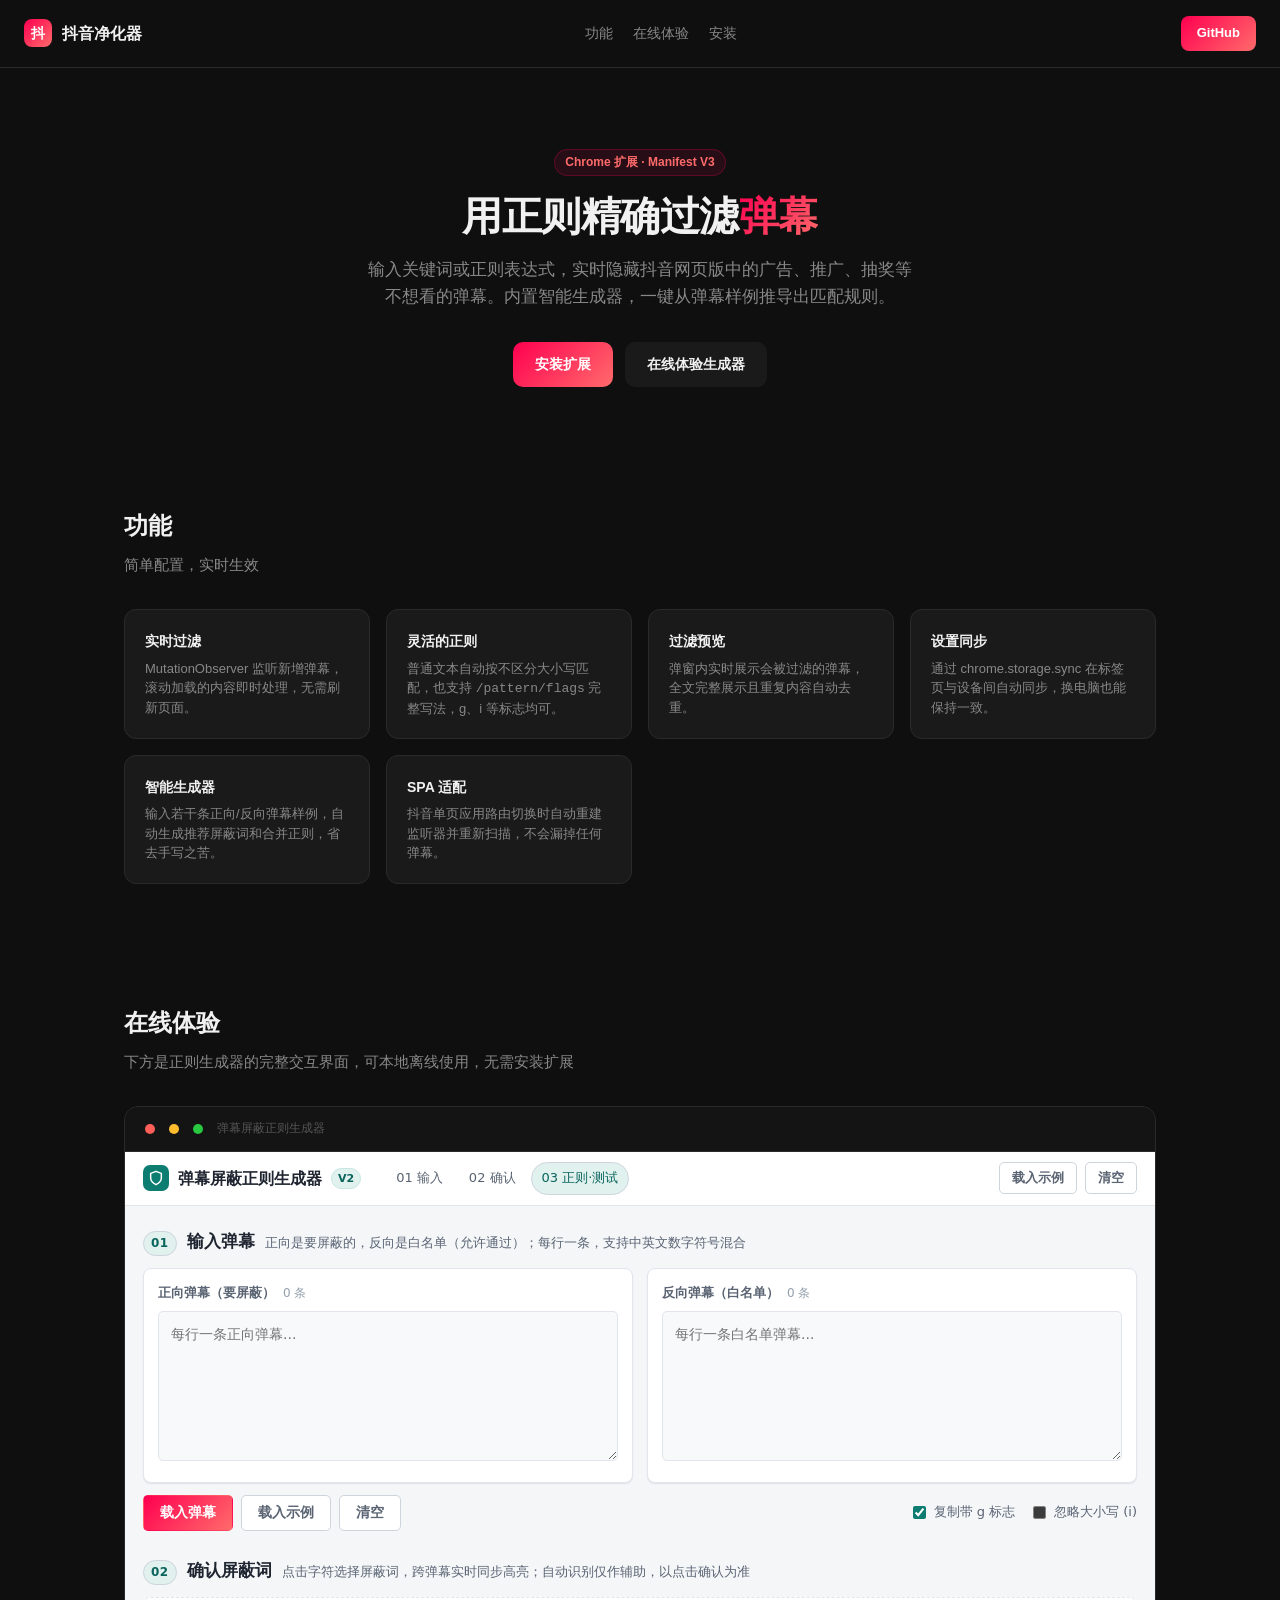
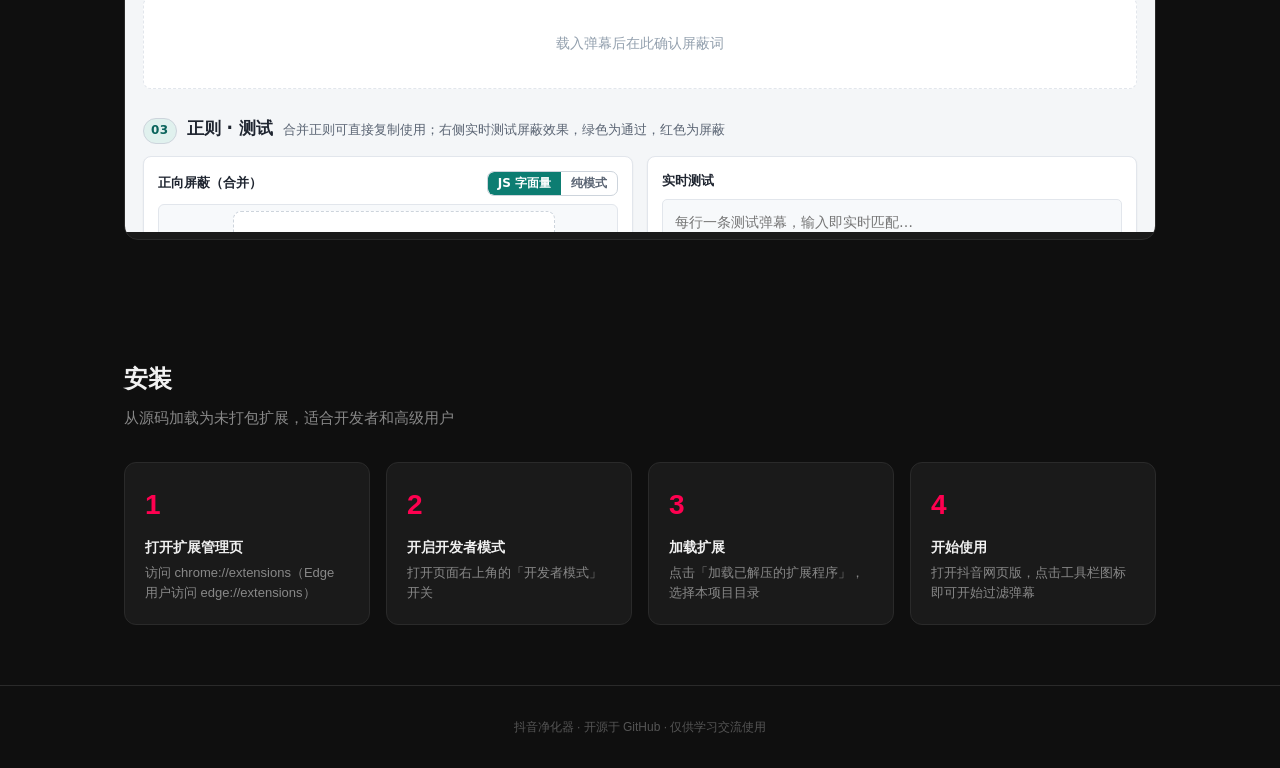
==== index.html @ 6d27c424 "Add files via upload" ====
<!DOCTYPE html>
<html lang="zh-CN">
<head>
<meta charset="utf-8">
<meta name="viewport" content="width=device-width, initial-scale=1">
<meta name="color-scheme" content="dark">
<meta name="description" content="按正则过滤抖音网页版弹幕的 Chrome 扩展，内置智能正则生成器">
<title>抖音净化器 — 弹幕正则过滤扩展</title>
<style>
  :root {
    --bg: #0f0f0f;
    --surface: #1a1a1a;
    --surface-2: #141414;
    --border: #2a2a2a;
    --border-strong: #333;
    --text: #f1f1f1;
    --text-2: #888;
    --text-3: #555;
    --accent: #ff0050;
    --accent-2: #ff6b6b;
    --accent-soft: rgba(255,0,80,0.1);
    --success: #00d26a;
    --success-soft: rgba(0,210,106,0.08);
  }
  * { box-sizing: border-box; margin: 0; padding: 0; }
  html, body { background: var(--bg); color: var(--text); font-family: -apple-system, BlinkMacSystemFont, 'Segoe UI', sans-serif; line-height: 1.6; }
  a { color: var(--accent-2); text-decoration: none; }
  a:hover { text-decoration: underline; }

  /* nav */
  nav { display: flex; align-items: center; justify-content: space-between; padding: 16px 24px; border-bottom: 1px solid var(--border); }
  nav .logo { display: flex; align-items: center; gap: 10px; font-weight: 700; font-size: 16px; }
  nav .logo-icon { width: 28px; height: 28px; background: linear-gradient(135deg, #ff0050, #ff6b6b); border-radius: 8px; display: grid; place-items: center; font-size: 14px; color: #fff; font-weight: bold; }
  nav .nav-links { display: flex; gap: 20px; font-size: 14px; color: var(--text-2); }
  nav .nav-links a { color: var(--text-2); }
  nav .nav-links a:hover { color: var(--text); text-decoration: none; }
  nav .btn-install { background: linear-gradient(135deg, #ff0050, #ff6b6b); color: #fff; border: none; padding: 7px 16px; border-radius: 8px; font-size: 13px; font-weight: 600; cursor: pointer; transition: opacity .15s; }
  nav .btn-install:hover { opacity: 0.85; text-decoration: none; }

  /* hero */
  .hero { padding: 80px 24px 60px; text-align: center; max-width: 720px; margin: 0 auto; }
  .hero h1 { font-size: 40px; font-weight: 800; letter-spacing: -0.5px; margin-bottom: 16px; line-height: 1.2; }
  .hero h1 span { background: linear-gradient(135deg, #ff0050, #ff6b6b); -webkit-background-clip: text; -webkit-text-fill-color: transparent; background-clip: text; }
  .hero p { font-size: 17px; color: var(--text-2); margin-bottom: 32px; max-width: 560px; margin-left: auto; margin-right: auto; }
  .hero-actions { display: flex; gap: 12px; justify-content: center; flex-wrap: wrap; }
  .hero-actions .btn { display: inline-flex; align-items: center; gap: 8px; padding: 11px 22px; border-radius: 10px; font-size: 14px; font-weight: 600; cursor: pointer; border: none; transition: opacity .15s; }
  .hero-actions .btn:hover { opacity: 0.9; text-decoration: none; }
  .btn-primary { background: linear-gradient(135deg, #ff0050, #ff6b6b); color: #fff; }
  .btn-secondary { background: var(--surface); color: var(--text); border: 1px solid var(--border-strong); }
  .badge { display: inline-block; font-size: 12px; font-weight: 600; color: var(--accent-2); background: var(--accent-soft); border: 1px solid rgba(255,0,80,0.25); padding: 3px 10px; border-radius: 999px; margin-bottom: 16px; }

  /* sections */
  section { padding: 60px 24px; max-width: 1080px; margin: 0 auto; }
  section h2 { font-size: 24px; font-weight: 700; margin-bottom: 8px; }
  section .subtitle { color: var(--text-2); font-size: 15px; margin-bottom: 32px; }

  /* features */
  .features-grid { display: grid; grid-template-columns: repeat(auto-fit, minmax(240px, 1fr)); gap: 16px; }
  .feature-card { background: var(--surface); border: 1px solid var(--border); border-radius: 12px; padding: 20px; }
  .feature-card h3 { font-size: 14px; font-weight: 700; margin-bottom: 6px; }
  .feature-card p { font-size: 13px; color: var(--text-2); line-height: 1.5; }

  /* demo / generator embed */
  .demo-wrap { background: var(--surface); border: 1px solid var(--border); border-radius: 14px; overflow: hidden; }
  .demo-header { display: flex; align-items: center; gap: 10px; padding: 12px 16px; border-bottom: 1px solid var(--border); background: var(--surface-2); }
  .demo-dot { width: 10px; height: 10px; border-radius: 50%; }
  .demo-dot.r { background: #ff5f57; }
  .demo-dot.y { background: #ffbd2e; }
  .demo-dot.g { background: #28c940; }
  .demo-header span { font-size: 12px; color: var(--text-3); margin-left: 4px; }
  .demo-body { padding: 0; }
  .demo-body iframe { width: 100%; height: 680px; border: none; background: var(--bg); }

  /* install */
  .install-steps { display: grid; grid-template-columns: repeat(auto-fit, minmax(200px, 1fr)); gap: 16px; counter-reset: step; }
  .install-step { background: var(--surface); border: 1px solid var(--border); border-radius: 12px; padding: 20px; position: relative; counter-increment: step; }
  .install-step::before { content: counter(step); display: block; font-size: 28px; font-weight: 800; color: var(--accent); margin-bottom: 8px; }
  .install-step h3 { font-size: 14px; font-weight: 700; margin-bottom: 4px; }
  .install-step p { font-size: 13px; color: var(--text-2); }

  /* footer */
  footer { text-align: center; padding: 32px 24px; font-size: 12px; color: var(--text-3); border-top: 1px solid var(--border); }

  @media (max-width: 600px) {
    .hero h1 { font-size: 28px; }
    nav .nav-links { display: none; }
  }
</style>
</head>
<body>

<nav>
  <div class="logo">
    <div class="logo-icon">抖</div>
    <span>抖音净化器</span>
  </div>
  <div class="nav-links">
    <a href="#features">功能</a>
    <a href="#demo">在线体验</a>
    <a href="#install">安装</a>
  </div>
  <a href="https://github.com/your-username/douyin-purifier" class="btn-install" target="_blank" rel="noopener">GitHub</a>
</nav>

<section class="hero">
  <span class="badge">Chrome 扩展 · Manifest V3</span>
  <h1>用正则精确过滤<span>弹幕</span></h1>
  <p>输入关键词或正则表达式，实时隐藏抖音网页版中的广告、推广、抽奖等不想看的弹幕。内置智能生成器，一键从弹幕样例推导出匹配规则。</p>
  <div class="hero-actions">
    <a href="#install" class="btn btn-primary">安装扩展</a>
    <a href="#demo" class="btn btn-secondary">在线体验生成器</a>
  </div>
</section>

<section id="features">
  <h2>功能</h2>
  <p class="subtitle">简单配置，实时生效</p>
  <div class="features-grid">
    <div class="feature-card">
      <h3>实时过滤</h3>
      <p>MutationObserver 监听新增弹幕，滚动加载的内容即时处理，无需刷新页面。</p>
    </div>
    <div class="feature-card">
      <h3>灵活的正则</h3>
      <p>普通文本自动按不区分大小写匹配，也支持 <code>/pattern/flags</code> 完整写法，g、i 等标志均可。</p>
    </div>
    <div class="feature-card">
      <h3>过滤预览</h3>
      <p>弹窗内实时展示会被过滤的弹幕，全文完整展示且重复内容自动去重。</p>
    </div>
    <div class="feature-card">
      <h3>设置同步</h3>
      <p>通过 chrome.storage.sync 在标签页与设备间自动同步，换电脑也能保持一致。</p>
    </div>
    <div class="feature-card">
      <h3>智能生成器</h3>
      <p>输入若干条正向/反向弹幕样例，自动生成推荐屏蔽词和合并正则，省去手写之苦。</p>
    </div>
    <div class="feature-card">
      <h3>SPA 适配</h3>
      <p>抖音单页应用路由切换时自动重建监听器并重新扫描，不会漏掉任何弹幕。</p>
    </div>
  </div>
</section>

<section id="demo">
  <h2>在线体验</h2>
  <p class="subtitle">下方是正则生成器的完整交互界面，可本地离线使用，无需安装扩展</p>
  <div class="demo-wrap">
    <div class="demo-header">
      <span class="demo-dot r"></span>
      <span class="demo-dot y"></span>
      <span class="demo-dot g"></span>
      <span>弹幕屏蔽正则生成器</span>
    </div>
    <div class="demo-body">
      <iframe src="generator.html" title="弹幕屏蔽正则生成器"></iframe>
    </div>
  </div>
</section>

<section id="install">
  <h2>安装</h2>
  <p class="subtitle">从源码加载为未打包扩展，适合开发者和高级用户</p>
  <div class="install-steps">
    <div class="install-step">
      <h3>打开扩展管理页</h3>
      <p>访问 chrome://extensions（Edge 用户访问 edge://extensions）</p>
    </div>
    <div class="install-step">
      <h3>开启开发者模式</h3>
      <p>打开页面右上角的「开发者模式」开关</p>
    </div>
    <div class="install-step">
      <h3>加载扩展</h3>
      <p>点击「加载已解压的扩展程序」，选择本项目目录</p>
    </div>
    <div class="install-step">
      <h3>开始使用</h3>
      <p>打开抖音网页版，点击工具栏图标即可开始过滤弹幕</p>
    </div>
  </div>
</section>

<footer>
  抖音净化器 · 开源于 GitHub · 仅供学习交流使用
</footer>

</body>
</html>
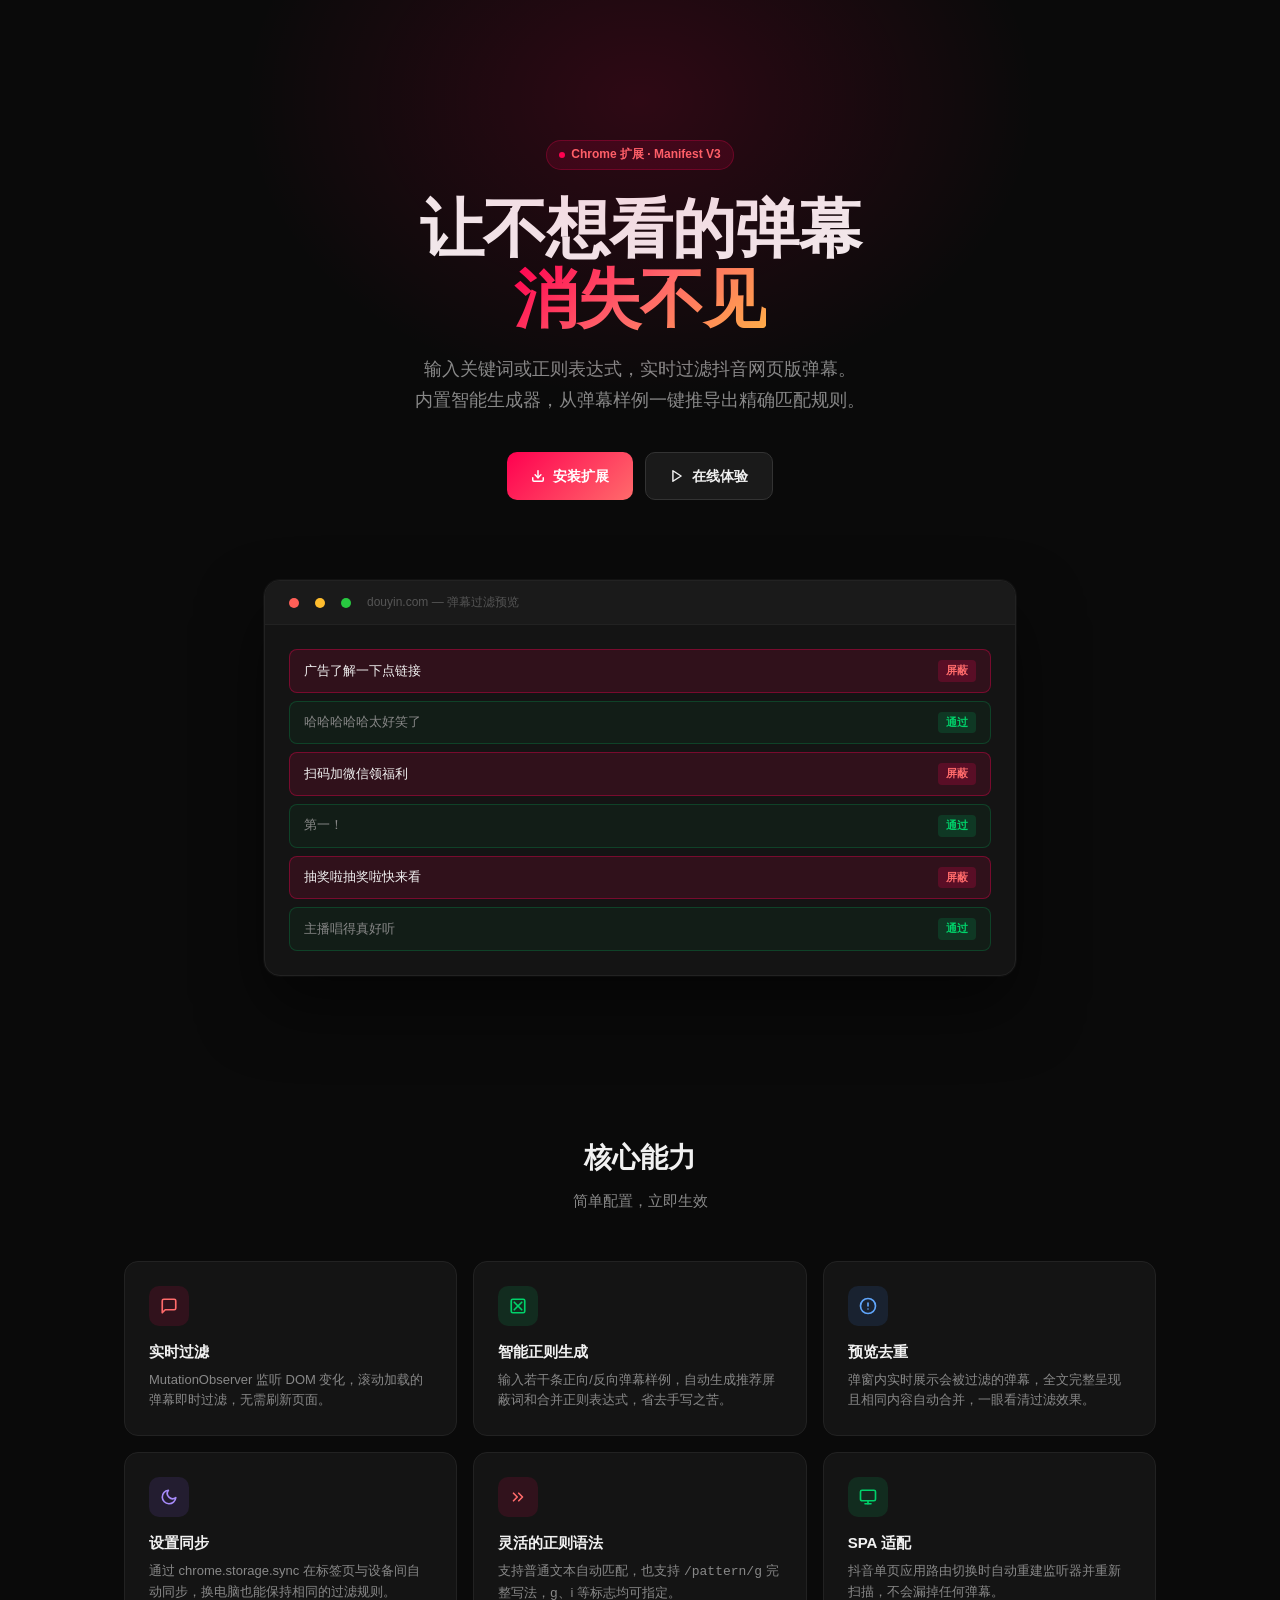
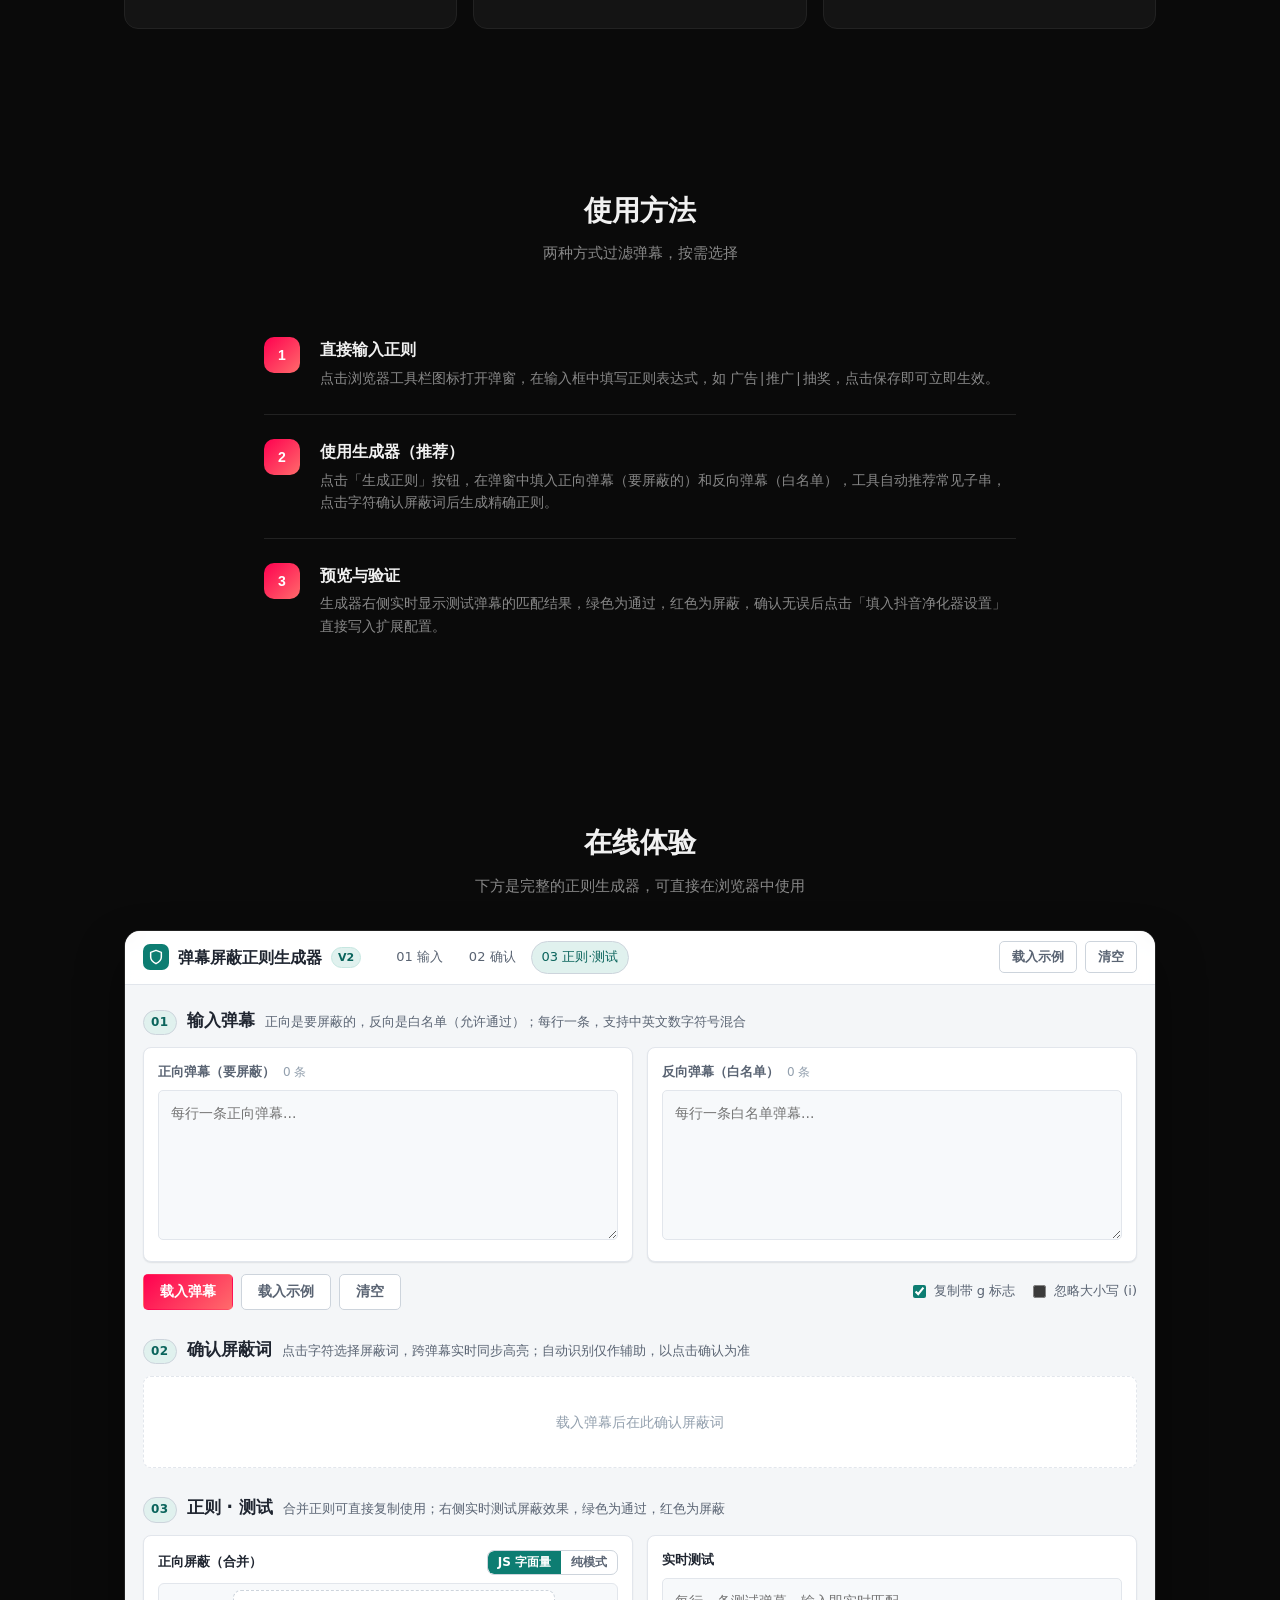
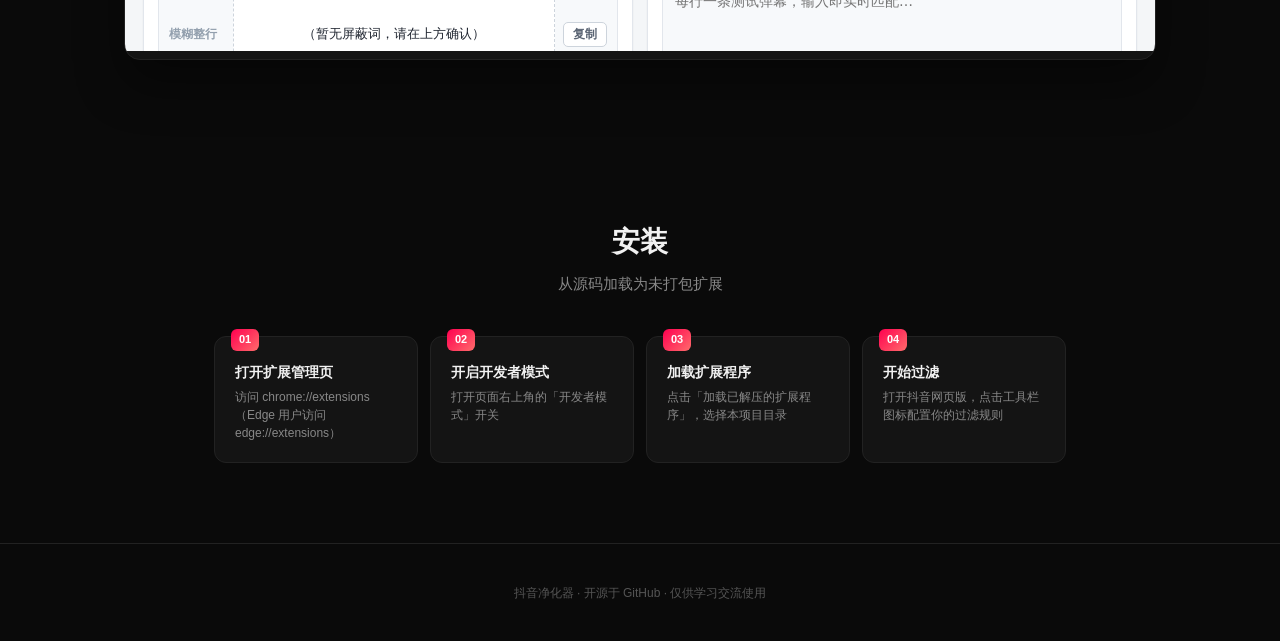
==== commit f7fd3617: "Add files via upload" ====
--- a/index.html
+++ b/index.html
@@ -1,190 +1,422 @@
-<!DOCTYPE html>
-<html lang="zh-CN">
-<head>
-<meta charset="utf-8">
-<meta name="viewport" content="width=device-width, initial-scale=1">
-<meta name="color-scheme" content="dark">
-<meta name="description" content="按正则过滤抖音网页版弹幕的 Chrome 扩展，内置智能正则生成器">
-<title>抖音净化器 — 弹幕正则过滤扩展</title>
-<style>
-  :root {
-    --bg: #0f0f0f;
-    --surface: #1a1a1a;
-    --surface-2: #141414;
-    --border: #2a2a2a;
-    --border-strong: #333;
-    --text: #f1f1f1;
-    --text-2: #888;
-    --text-3: #555;
-    --accent: #ff0050;
-    --accent-2: #ff6b6b;
-    --accent-soft: rgba(255,0,80,0.1);
-    --success: #00d26a;
-    --success-soft: rgba(0,210,106,0.08);
-  }
-  * { box-sizing: border-box; margin: 0; padding: 0; }
-  html, body { background: var(--bg); color: var(--text); font-family: -apple-system, BlinkMacSystemFont, 'Segoe UI', sans-serif; line-height: 1.6; }
-  a { color: var(--accent-2); text-decoration: none; }
-  a:hover { text-decoration: underline; }
-
-  /* nav */
-  nav { display: flex; align-items: center; justify-content: space-between; padding: 16px 24px; border-bottom: 1px solid var(--border); }
-  nav .logo { display: flex; align-items: center; gap: 10px; font-weight: 700; font-size: 16px; }
-  nav .logo-icon { width: 28px; height: 28px; background: linear-gradient(135deg, #ff0050, #ff6b6b); border-radius: 8px; display: grid; place-items: center; font-size: 14px; color: #fff; font-weight: bold; }
-  nav .nav-links { display: flex; gap: 20px; font-size: 14px; color: var(--text-2); }
-  nav .nav-links a { color: var(--text-2); }
-  nav .nav-links a:hover { color: var(--text); text-decoration: none; }
-  nav .btn-install { background: linear-gradient(135deg, #ff0050, #ff6b6b); color: #fff; border: none; padding: 7px 16px; border-radius: 8px; font-size: 13px; font-weight: 600; cursor: pointer; transition: opacity .15s; }
-  nav .btn-install:hover { opacity: 0.85; text-decoration: none; }
-
-  /* hero */
-  .hero { padding: 80px 24px 60px; text-align: center; max-width: 720px; margin: 0 auto; }
-  .hero h1 { font-size: 40px; font-weight: 800; letter-spacing: -0.5px; margin-bottom: 16px; line-height: 1.2; }
-  .hero h1 span { background: linear-gradient(135deg, #ff0050, #ff6b6b); -webkit-background-clip: text; -webkit-text-fill-color: transparent; background-clip: text; }
-  .hero p { font-size: 17px; color: var(--text-2); margin-bottom: 32px; max-width: 560px; margin-left: auto; margin-right: auto; }
-  .hero-actions { display: flex; gap: 12px; justify-content: center; flex-wrap: wrap; }
-  .hero-actions .btn { display: inline-flex; align-items: center; gap: 8px; padding: 11px 22px; border-radius: 10px; font-size: 14px; font-weight: 600; cursor: pointer; border: none; transition: opacity .15s; }
-  .hero-actions .btn:hover { opacity: 0.9; text-decoration: none; }
-  .btn-primary { background: linear-gradient(135deg, #ff0050, #ff6b6b); color: #fff; }
-  .btn-secondary { background: var(--surface); color: var(--text); border: 1px solid var(--border-strong); }
-  .badge { display: inline-block; font-size: 12px; font-weight: 600; color: var(--accent-2); background: var(--accent-soft); border: 1px solid rgba(255,0,80,0.25); padding: 3px 10px; border-radius: 999px; margin-bottom: 16px; }
-
-  /* sections */
-  section { padding: 60px 24px; max-width: 1080px; margin: 0 auto; }
-  section h2 { font-size: 24px; font-weight: 700; margin-bottom: 8px; }
-  section .subtitle { color: var(--text-2); font-size: 15px; margin-bottom: 32px; }
-
-  /* features */
-  .features-grid { display: grid; grid-template-columns: repeat(auto-fit, minmax(240px, 1fr)); gap: 16px; }
-  .feature-card { background: var(--surface); border: 1px solid var(--border); border-radius: 12px; padding: 20px; }
-  .feature-card h3 { font-size: 14px; font-weight: 700; margin-bottom: 6px; }
-  .feature-card p { font-size: 13px; color: var(--text-2); line-height: 1.5; }
-
-  /* demo / generator embed */
-  .demo-wrap { background: var(--surface); border: 1px solid var(--border); border-radius: 14px; overflow: hidden; }
-  .demo-header { display: flex; align-items: center; gap: 10px; padding: 12px 16px; border-bottom: 1px solid var(--border); background: var(--surface-2); }
-  .demo-dot { width: 10px; height: 10px; border-radius: 50%; }
-  .demo-dot.r { background: #ff5f57; }
-  .demo-dot.y { background: #ffbd2e; }
-  .demo-dot.g { background: #28c940; }
-  .demo-header span { font-size: 12px; color: var(--text-3); margin-left: 4px; }
-  .demo-body { padding: 0; }
-  .demo-body iframe { width: 100%; height: 680px; border: none; background: var(--bg); }
-
-  /* install */
-  .install-steps { display: grid; grid-template-columns: repeat(auto-fit, minmax(200px, 1fr)); gap: 16px; counter-reset: step; }
-  .install-step { background: var(--surface); border: 1px solid var(--border); border-radius: 12px; padding: 20px; position: relative; counter-increment: step; }
-  .install-step::before { content: counter(step); display: block; font-size: 28px; font-weight: 800; color: var(--accent); margin-bottom: 8px; }
-  .install-step h3 { font-size: 14px; font-weight: 700; margin-bottom: 4px; }
-  .install-step p { font-size: 13px; color: var(--text-2); }
-
-  /* footer */
-  footer { text-align: center; padding: 32px 24px; font-size: 12px; color: var(--text-3); border-top: 1px solid var(--border); }
-
-  @media (max-width: 600px) {
-    .hero h1 { font-size: 28px; }
-    nav .nav-links { display: none; }
-  }
-</style>
-</head>
-<body>
-
-<nav>
-  <div class="logo">
-    <div class="logo-icon">抖</div>
-    <span>抖音净化器</span>
-  </div>
-  <div class="nav-links">
-    <a href="#features">功能</a>
-    <a href="#demo">在线体验</a>
-    <a href="#install">安装</a>
-  </div>
-  <a href="https://github.com/your-username/douyin-purifier" class="btn-install" target="_blank" rel="noopener">GitHub</a>
-</nav>
-
-<section class="hero">
-  <span class="badge">Chrome 扩展 · Manifest V3</span>
-  <h1>用正则精确过滤<span>弹幕</span></h1>
-  <p>输入关键词或正则表达式，实时隐藏抖音网页版中的广告、推广、抽奖等不想看的弹幕。内置智能生成器，一键从弹幕样例推导出匹配规则。</p>
-  <div class="hero-actions">
-    <a href="#install" class="btn btn-primary">安装扩展</a>
-    <a href="#demo" class="btn btn-secondary">在线体验生成器</a>
-  </div>
-</section>
-
-<section id="features">
-  <h2>功能</h2>
-  <p class="subtitle">简单配置，实时生效</p>
-  <div class="features-grid">
-    <div class="feature-card">
-      <h3>实时过滤</h3>
-      <p>MutationObserver 监听新增弹幕，滚动加载的内容即时处理，无需刷新页面。</p>
-    </div>
-    <div class="feature-card">
-      <h3>灵活的正则</h3>
-      <p>普通文本自动按不区分大小写匹配，也支持 <code>/pattern/flags</code> 完整写法，g、i 等标志均可。</p>
-    </div>
-    <div class="feature-card">
-      <h3>过滤预览</h3>
-      <p>弹窗内实时展示会被过滤的弹幕，全文完整展示且重复内容自动去重。</p>
-    </div>
-    <div class="feature-card">
-      <h3>设置同步</h3>
-      <p>通过 chrome.storage.sync 在标签页与设备间自动同步，换电脑也能保持一致。</p>
-    </div>
-    <div class="feature-card">
-      <h3>智能生成器</h3>
-      <p>输入若干条正向/反向弹幕样例，自动生成推荐屏蔽词和合并正则，省去手写之苦。</p>
-    </div>
-    <div class="feature-card">
-      <h3>SPA 适配</h3>
-      <p>抖音单页应用路由切换时自动重建监听器并重新扫描，不会漏掉任何弹幕。</p>
-    </div>
-  </div>
-</section>
-
-<section id="demo">
-  <h2>在线体验</h2>
-  <p class="subtitle">下方是正则生成器的完整交互界面，可本地离线使用，无需安装扩展</p>
-  <div class="demo-wrap">
-    <div class="demo-header">
-      <span class="demo-dot r"></span>
-      <span class="demo-dot y"></span>
-      <span class="demo-dot g"></span>
-      <span>弹幕屏蔽正则生成器</span>
-    </div>
-    <div class="demo-body">
-      <iframe src="generator.html" title="弹幕屏蔽正则生成器"></iframe>
-    </div>
-  </div>
-</section>
-
-<section id="install">
-  <h2>安装</h2>
-  <p class="subtitle">从源码加载为未打包扩展，适合开发者和高级用户</p>
-  <div class="install-steps">
-    <div class="install-step">
-      <h3>打开扩展管理页</h3>
-      <p>访问 chrome://extensions（Edge 用户访问 edge://extensions）</p>
-    </div>
-    <div class="install-step">
-      <h3>开启开发者模式</h3>
-      <p>打开页面右上角的「开发者模式」开关</p>
-    </div>
-    <div class="install-step">
-      <h3>加载扩展</h3>
-      <p>点击「加载已解压的扩展程序」，选择本项目目录</p>
-    </div>
-    <div class="install-step">
-      <h3>开始使用</h3>
-      <p>打开抖音网页版，点击工具栏图标即可开始过滤弹幕</p>
-    </div>
-  </div>
-</section>
-
-<footer>
-  抖音净化器 · 开源于 GitHub · 仅供学习交流使用
-</footer>
-
-</body>
+<!DOCTYPE html>
+<html lang="zh-CN">
+<head>
+<meta charset="utf-8">
+<meta name="viewport" content="width=device-width, initial-scale=1">
+<meta name="color-scheme" content="dark">
+<meta name="description" content="抖音净化器 — 用正则精确过滤抖音网页版弹幕，内置智能正则生成器">
+<title>抖音净化器</title>
+<style>
+*, *::before, *::after { box-sizing: border-box; margin: 0; padding: 0; }
+
+:root {
+  --bg: #0a0a0a;
+  --surface: #141414;
+  --surface-2: #1a1a1a;
+  --border: #222;
+  --border-strong: #333;
+  --text: #f1f1f1;
+  --text-2: #888;
+  --text-3: #555;
+  --accent: #ff0050;
+  --accent-2: #ff6b6b;
+  --accent-soft: rgba(255,0,80,0.12);
+  --success: #00d26a;
+}
+
+html { scroll-behavior: smooth; }
+body {
+  background: var(--bg);
+  color: var(--text);
+  font-family: -apple-system, BlinkMacSystemFont, 'Segoe UI', 'PingFang SC', 'Microsoft YaHei', sans-serif;
+  line-height: 1.6;
+  overflow-x: hidden;
+  -webkit-font-smoothing: antialiased;
+}
+
+
+
+/* ── HERO ── */
+.hero {
+  padding: 140px 24px 80px;
+  text-align: center;
+  position: relative;
+  overflow: hidden;
+}
+.hero::before {
+  content: '';
+  position: absolute; top: -200px; left: 50%; transform: translateX(-50%);
+  width: 800px; height: 600px;
+  background: radial-gradient(ellipse, rgba(255,0,80,0.15) 0%, transparent 70%);
+  pointer-events: none;
+}
+.hero-badge {
+  display: inline-flex; align-items: center; gap: 6px;
+  font-size: 12px; font-weight: 600; color: var(--accent-2);
+  background: var(--accent-soft); border: 1px solid rgba(255,0,80,0.25);
+  padding: 4px 12px; border-radius: 999px; margin-bottom: 24px;
+}
+.hero-badge::before { content: ''; width: 6px; height: 6px; background: var(--accent); border-radius: 50%; }
+.hero h1 {
+  font-size: clamp(36px, 6vw, 64px);
+  font-weight: 800; line-height: 1.1;
+  letter-spacing: -1px;
+  margin-bottom: 20px;
+}
+.hero h1 .grad {
+  background: linear-gradient(135deg, #ff0050, #ff6b6b, #ffb347);
+  -webkit-background-clip: text; -webkit-text-fill-color: transparent;
+  background-clip: text;
+}
+.hero p {
+  font-size: 18px; color: var(--text-2);
+  max-width: 520px; margin: 0 auto 36px;
+  line-height: 1.7;
+}
+.hero-actions { display: flex; gap: 12px; justify-content: center; flex-wrap: wrap; }
+.btn {
+  display: inline-flex; align-items: center; gap: 8px;
+  padding: 12px 24px; border-radius: 10px;
+  font-size: 14px; font-weight: 600;
+  cursor: pointer; border: none;
+  text-decoration: none; transition: all .15s;
+}
+.btn-primary { background: linear-gradient(135deg, #ff0050, #ff6b6b); color: #fff; }
+.btn-primary:hover { opacity: 0.88; transform: translateY(-1px); }
+.btn-secondary { background: var(--surface-2); color: var(--text); border: 1px solid var(--border-strong); }
+.btn-secondary:hover { border-color: #555; transform: translateY(-1px); }
+
+/* ── LIVE PREVIEW ── */
+.live-preview {
+  max-width: 800px; margin: 0 auto; padding: 0 24px 80px;
+}
+.preview-frame {
+  background: var(--surface);
+  border: 1px solid var(--border);
+  border-radius: 16px;
+  overflow: hidden;
+  box-shadow: 0 32px 64px rgba(0,0,0,0.5), 0 0 0 1px rgba(255,255,255,0.04);
+}
+.preview-bar {
+  display: flex; align-items: center; gap: 8px;
+  padding: 12px 16px;
+  background: var(--surface-2);
+  border-bottom: 1px solid var(--border);
+}
+.dot { width: 10px; height: 10px; border-radius: 50%; }
+.dot.r { background: #ff5f57; }
+.dot.y { background: #ffbd2e; }
+.dot.g { background: #28c940; }
+.preview-bar span { margin-left: 8px; font-size: 12px; color: var(--text-3); }
+.preview-content { padding: 24px; }
+.preview-danmu-list { display: flex; flex-direction: column; gap: 8px; }
+.danmu-item {
+  display: flex; align-items: center; justify-content: space-between;
+  padding: 10px 14px; border-radius: 8px; font-size: 13px;
+  border: 1px solid var(--border); background: var(--surface-2);
+  color: var(--text-2);
+}
+.danmu-item.filtered {
+  border-color: rgba(255,0,80,0.35);
+  background: var(--accent-soft);
+  color: var(--text);
+}
+.danmu-item.filtered .danmu-tag {
+  background: rgba(255,0,80,0.2); color: var(--accent-2);
+}
+.danmu-item.pass { border-color: rgba(0,210,106,0.2); background: rgba(0,210,106,0.05); color: var(--text-2); }
+.danmu-item.pass .danmu-tag { background: rgba(0,210,106,0.15); color: var(--success); }
+.danmu-tag {
+  font-size: 11px; font-weight: 600; padding: 2px 8px;
+  border-radius: 4px; flex: 0 0 auto; margin-left: 10px;
+}
+
+/* ── FEATURES ── */
+.features {
+  padding: 80px 24px;
+  max-width: 1080px; margin: 0 auto;
+}
+.features h2 { font-size: 28px; font-weight: 800; margin-bottom: 8px; text-align: center; }
+.features .sub { text-align: center; color: var(--text-2); font-size: 15px; margin-bottom: 48px; }
+.feat-grid { display: grid; grid-template-columns: repeat(auto-fit, minmax(280px, 1fr)); gap: 16px; }
+.feat-card {
+  background: var(--surface);
+  border: 1px solid var(--border);
+  border-radius: 14px;
+  padding: 24px;
+  transition: border-color .2s;
+}
+.feat-card:hover { border-color: var(--border-strong); }
+.feat-icon {
+  width: 40px; height: 40px;
+  border-radius: 10px;
+  display: grid; place-items: center;
+  margin-bottom: 14px;
+  font-size: 18px;
+}
+.feat-icon.red    { background: var(--accent-soft); color: var(--accent-2); }
+.feat-icon.green  { background: rgba(0,210,106,0.12); color: var(--success); }
+.feat-icon.blue   { background: rgba(59,130,246,0.12); color: #60a5fa; }
+.feat-icon.purple { background: rgba(139,92,246,0.12); color: #a78bfa; }
+.feat-card h3 { font-size: 15px; font-weight: 700; margin-bottom: 6px; }
+.feat-card p { font-size: 13px; color: var(--text-2); line-height: 1.6; }
+
+/* ── WORKFLOW ── */
+.workflow {
+  padding: 80px 24px;
+  max-width: 800px; margin: 0 auto;
+}
+.workflow h2 { font-size: 28px; font-weight: 800; margin-bottom: 8px; text-align: center; }
+.workflow .sub { text-align: center; color: var(--text-2); font-size: 15px; margin-bottom: 48px; }
+.steps { display: flex; flex-direction: column; gap: 0; }
+.step {
+  display: flex; gap: 20px; align-items: flex-start;
+  padding: 24px 0;
+  border-bottom: 1px solid var(--border);
+}
+.step:last-child { border-bottom: none; }
+.step-num {
+  flex: 0 0 36px; height: 36px;
+  background: linear-gradient(135deg, #ff0050, #ff6b6b);
+  border-radius: 10px;
+  display: grid; place-items: center;
+  font-size: 14px; font-weight: 800; color: #fff;
+}
+.step-body h3 { font-size: 16px; font-weight: 700; margin-bottom: 4px; }
+.step-body p { font-size: 14px; color: var(--text-2); line-height: 1.6; }
+
+/* ── DEMO IFRAME ── */
+.demo {
+  padding: 80px 24px;
+  max-width: 1080px; margin: 0 auto;
+}
+.demo h2 { font-size: 28px; font-weight: 800; margin-bottom: 8px; text-align: center; }
+.demo .sub { text-align: center; color: var(--text-2); font-size: 15px; margin-bottom: 32px; }
+.demo-frame {
+  background: var(--surface);
+  border: 1px solid var(--border);
+  border-radius: 16px;
+  overflow: hidden;
+  box-shadow: 0 24px 48px rgba(0,0,0,0.4);
+}
+.demo-frame iframe { width: 100%; height: 720px; border: none; background: var(--bg); }
+
+/* ── INSTALL ── */
+.install {
+  padding: 80px 24px;
+  max-width: 900px; margin: 0 auto;
+}
+.install h2 { font-size: 28px; font-weight: 800; margin-bottom: 8px; text-align: center; }
+.install .sub { text-align: center; color: var(--text-2); font-size: 15px; margin-bottom: 40px; }
+.install-grid { display: grid; grid-template-columns: repeat(auto-fit, minmax(180px, 1fr)); gap: 12px; }
+.inst-card {
+  background: var(--surface);
+  border: 1px solid var(--border);
+  border-radius: 12px;
+  padding: 20px;
+  position: relative;
+}
+.inst-card::before {
+  content: attr(data-step);
+  position: absolute; top: -8px; left: 16px;
+  background: linear-gradient(135deg, #ff0050, #ff6b6b);
+  color: #fff; font-size: 11px; font-weight: 800;
+  padding: 2px 8px; border-radius: 6px;
+}
+.inst-card h3 { font-size: 14px; font-weight: 700; margin-bottom: 4px; margin-top: 4px; }
+.inst-card p { font-size: 12px; color: var(--text-2); line-height: 1.5; }
+
+/* ── FOOTER ── */
+footer {
+  text-align: center; padding: 40px 24px;
+  font-size: 12px; color: var(--text-3);
+  border-top: 1px solid var(--border);
+}
+
+/* ── RESPONSIVE ── */
+@media (max-width: 640px) {
+  .hero { padding: 120px 20px 60px; }
+  .hero h1 { font-size: 32px; }
+  .feat-grid { grid-template-columns: 1fr; }
+}
+</style>
+</head>
+<body>
+
+<!-- HERO -->
+<section class="hero">
+  <div class="hero-badge">Chrome 扩展 · Manifest V3</div>
+  <h1>让不想看的弹幕<br><span class="grad">消失不见</span></h1>
+  <p>输入关键词或正则表达式，实时过滤抖音网页版弹幕。<br>内置智能生成器，从弹幕样例一键推导出精确匹配规则。</p>
+  <div class="hero-actions">
+    <a href="#install" class="btn btn-primary">
+      <svg width="14" height="14" viewBox="0 0 24 24" fill="none" stroke="currentColor" stroke-width="2.5" stroke-linecap="round" stroke-linejoin="round"><path d="M21 15v4a2 2 0 0 1-2 2H5a2 2 0 0 1-2-2v-4"/><polyline points="7 10 12 15 17 10"/><line x1="12" y1="15" x2="12" y2="3"/></svg>
+      安装扩展
+    </a>
+    <a href="#demo" class="btn btn-secondary">
+      <svg width="14" height="14" viewBox="0 0 24 24" fill="none" stroke="currentColor" stroke-width="2.5" stroke-linecap="round" stroke-linejoin="round"><polygon points="5 3 19 12 5 21 5 3"/></svg>
+      在线体验
+    </a>
+  </div>
+</section>
+
+<!-- LIVE PREVIEW ANIMATION -->
+<section class="live-preview">
+  <div class="preview-frame">
+    <div class="preview-bar">
+      <span class="dot r"></span><span class="dot y"></span><span class="dot g"></span>
+      <span>douyin.com — 弹幕过滤预览</span>
+    </div>
+    <div class="preview-content">
+      <div class="preview-danmu-list" id="previewDanmu">
+        <!-- populated by JS -->
+      </div>
+    </div>
+  </div>
+</section>
+
+<!-- FEATURES -->
+<section class="features" id="features">
+  <h2>核心能力</h2>
+  <p class="sub">简单配置，立即生效</p>
+  <div class="feat-grid">
+    <div class="feat-card">
+      <div class="feat-icon red">
+        <svg width="18" height="18" viewBox="0 0 24 24" fill="none" stroke="currentColor" stroke-width="2.2" stroke-linecap="round" stroke-linejoin="round"><path d="M21 15a2 2 0 0 1-2 2H7l-4 4V5a2 2 0 0 1 2-2h14a2 2 0 0 1 2 2z"/></svg>
+      </div>
+      <h3>实时过滤</h3>
+      <p>MutationObserver 监听 DOM 变化，滚动加载的弹幕即时过滤，无需刷新页面。</p>
+    </div>
+    <div class="feat-card">
+      <div class="feat-icon green">
+        <svg width="18" height="18" viewBox="0 0 24 24" fill="none" stroke="currentColor" stroke-width="2.2" stroke-linecap="round" stroke-linejoin="round"><rect x="3" y="3" width="18" height="18" rx="2"/><line x1="7" y1="7" x2="17" y2="17"/><line x1="17" y1="7" x2="7" y2="17"/></svg>
+      </div>
+      <h3>智能正则生成</h3>
+      <p>输入若干条正向/反向弹幕样例，自动生成推荐屏蔽词和合并正则表达式，省去手写之苦。</p>
+    </div>
+    <div class="feat-card">
+      <div class="feat-icon blue">
+        <svg width="18" height="18" viewBox="0 0 24 24" fill="none" stroke="currentColor" stroke-width="2.2" stroke-linecap="round" stroke-linejoin="round"><circle cx="12" cy="12" r="10"/><line x1="12" y1="8" x2="12" y2="12"/><line x1="12" y1="16" x2="12.01" y2="16"/></svg>
+      </div>
+      <h3>预览去重</h3>
+      <p>弹窗内实时展示会被过滤的弹幕，全文完整呈现且相同内容自动合并，一眼看清过滤效果。</p>
+    </div>
+    <div class="feat-card">
+      <div class="feat-icon purple">
+        <svg width="18" height="18" viewBox="0 0 24 24" fill="none" stroke="currentColor" stroke-width="2.2" stroke-linecap="round" stroke-linejoin="round"><path d="M21 12.79A9 9 0 1 1 11.21 3 7 7 0 0 0 21 12.79z"/></svg>
+      </div>
+      <h3>设置同步</h3>
+      <p>通过 chrome.storage.sync 在标签页与设备间自动同步，换电脑也能保持相同的过滤规则。</p>
+    </div>
+    <div class="feat-card">
+      <div class="feat-icon red">
+        <svg width="18" height="18" viewBox="0 0 24 24" fill="none" stroke="currentColor" stroke-width="2.2" stroke-linecap="round" stroke-linejoin="round"><polyline points="13 17 18 12 13 7"/><polyline points="6 17 11 12 6 7"/></svg>
+      </div>
+      <h3>灵活的正则语法</h3>
+      <p>支持普通文本自动匹配，也支持 <code>/pattern/g</code> 完整写法，g、i 等标志均可指定。</p>
+    </div>
+    <div class="feat-card">
+      <div class="feat-icon green">
+        <svg width="18" height="18" viewBox="0 0 24 24" fill="none" stroke="currentColor" stroke-width="2.2" stroke-linecap="round" stroke-linejoin="round"><rect x="2" y="3" width="20" height="14" rx="2"/><line x1="8" y1="21" x2="16" y2="21"/><line x1="12" y1="17" x2="12" y2="21"/></svg>
+      </div>
+      <h3>SPA 适配</h3>
+      <p>抖音单页应用路由切换时自动重建监听器并重新扫描，不会漏掉任何弹幕。</p>
+    </div>
+  </div>
+</section>
+
+<!-- WORKFLOW -->
+<section class="workflow">
+  <h2>使用方法</h2>
+  <p class="sub">两种方式过滤弹幕，按需选择</p>
+  <div class="steps">
+    <div class="step">
+      <div class="step-num">1</div>
+      <div class="step-body">
+        <h3>直接输入正则</h3>
+        <p>点击浏览器工具栏图标打开弹窗，在输入框中填写正则表达式，如 <code>广告|推广|抽奖</code>，点击保存即可立即生效。</p>
+      </div>
+    </div>
+    <div class="step">
+      <div class="step-num">2</div>
+      <div class="step-body">
+        <h3>使用生成器（推荐）</h3>
+        <p>点击「生成正则」按钮，在弹窗中填入正向弹幕（要屏蔽的）和反向弹幕（白名单），工具自动推荐常见子串，点击字符确认屏蔽词后生成精确正则。</p>
+      </div>
+    </div>
+    <div class="step">
+      <div class="step-num">3</div>
+      <div class="step-body">
+        <h3>预览与验证</h3>
+        <p>生成器右侧实时显示测试弹幕的匹配结果，绿色为通过，红色为屏蔽，确认无误后点击「填入抖音净化器设置」直接写入扩展配置。</p>
+      </div>
+    </div>
+  </div>
+</section>
+
+<!-- DEMO -->
+<section class="demo" id="demo">
+  <h2>在线体验</h2>
+  <p class="sub">下方是完整的正则生成器，可直接在浏览器中使用</p>
+  <div class="demo-frame">
+    <iframe src="generator.html" title="弹幕屏蔽正则生成器"></iframe>
+  </div>
+</section>
+
+<!-- INSTALL -->
+<section class="install" id="install">
+  <h2>安装</h2>
+  <p class="sub">从源码加载为未打包扩展</p>
+  <div class="install-grid">
+    <div class="inst-card" data-step="01">
+      <h3>打开扩展管理页</h3>
+      <p>访问 chrome://extensions<br>（Edge 用户访问 edge://extensions）</p>
+    </div>
+    <div class="inst-card" data-step="02">
+      <h3>开启开发者模式</h3>
+      <p>打开页面右上角的「开发者模式」开关</p>
+    </div>
+    <div class="inst-card" data-step="03">
+      <h3>加载扩展程序</h3>
+      <p>点击「加载已解压的扩展程序」，选择本项目目录</p>
+    </div>
+    <div class="inst-card" data-step="04">
+      <h3>开始过滤</h3>
+      <p>打开抖音网页版，点击工具栏图标配置你的过滤规则</p>
+    </div>
+  </div>
+</section>
+
+<footer>
+  <p>抖音净化器 · 开源于 GitHub · 仅供学习交流使用</p>
+</footer>
+
+<script>
+// Hero animated preview
+const DANMU = [
+  { text: '主播唱得真好听', filter: false },
+  { text: '广告了解一下点链接', filter: true },
+  { text: '哈哈哈哈哈太好笑了', filter: false },
+  { text: '扫码加微信领福利', filter: true },
+  { text: '第一！', filter: false },
+  { text: '抽奖啦抽奖啦快来看', filter: true },
+];
+const container = document.getElementById('previewDanmu');
+let idx = 0;
+function render() {
+  container.innerHTML = '';
+  const start = idx;
+  for (let i = 0; i < 6; i++) {
+    const d = DANMU[(start + i) % DANMU.length];
+    const el = document.createElement('div');
+    el.className = 'danmu-item' + (d.filter ? ' filtered' : ' pass');
+    el.innerHTML = `<span>${d.text}</span><span class="danmu-tag">${d.filter ? '屏蔽' : '通过'}</span>`;
+    container.appendChild(el);
+  }
+  idx = (idx + 1) % DANMU.length;
+}
+render();
+setInterval(render, 1800);
+</script>
+</body>
 </html>
